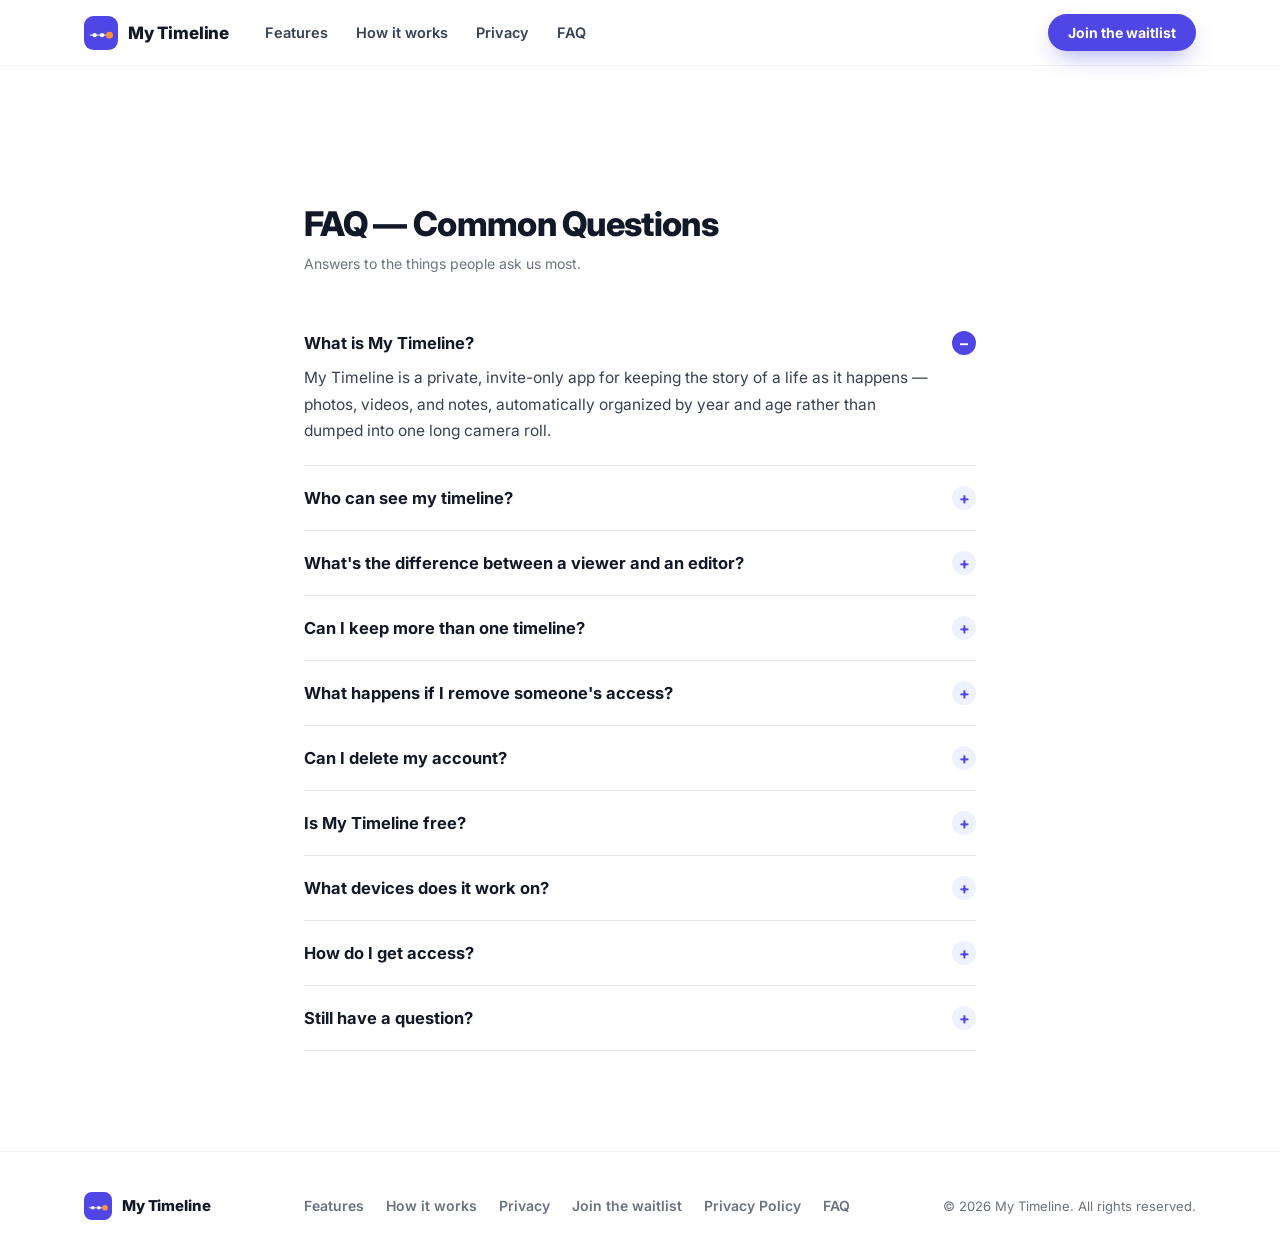
==== faq.html @ 871deeca "Add FAQ page Adds a Common Questions accordion page and links it from the nav, mobile menu, and foot" ====
<!doctype html>
<html lang="en">
<head>
<meta charset="UTF-8" />
<meta name="viewport" content="width=device-width, initial-scale=1.0" />
<title>FAQ — Common Questions — My Timeline</title>
<meta name="description" content="Answers to common questions about My Timeline — privacy, invites, pricing, and how it works." />
<link rel="icon" href="assets/favicon.png" />
<link rel="preconnect" href="https://fonts.googleapis.com" />
<link rel="preconnect" href="https://fonts.gstatic.com" crossorigin />
<link href="https://fonts.googleapis.com/css2?family=Inter:wght@400;500;600;700;800&display=swap" rel="stylesheet" />
<link rel="stylesheet" href="css/style.css" />
<style>
  .legal { padding: 140px 0 100px; }
  .legal h1 { font-size: 34px; }
  .legal .updated { color: var(--gray-600); font-size: 14px; margin-top: 10px; }
  .legal p { font-size: 15.5px; line-height: 1.7; color: var(--gray-700); margin-top: 12px; }
  .legal a { color: #4F46E5; }
  .legal__wrap { max-width: 720px; }

  .faq-list { margin-top: 36px; }
  .faq-item {
    border-bottom: 1px solid var(--gray-200);
    padding: 20px 0;
  }
  .faq-item summary {
    list-style: none;
    cursor: pointer;
    display: flex;
    align-items: center;
    justify-content: space-between;
    gap: 16px;
    font-size: 16.5px;
    font-weight: 700;
    color: var(--ink);
  }
  .faq-item summary::-webkit-details-marker { display: none; }
  .faq-item summary .faq-icon {
    flex-shrink: 0;
    width: 24px;
    height: 24px;
    border-radius: 999px;
    background: var(--indigo-50);
    color: var(--indigo);
    font-size: 16px;
    font-weight: 700;
    display: flex;
    align-items: center;
    justify-content: center;
  }
  .faq-item[open] summary .faq-icon { background: var(--indigo); color: #fff; }
  .faq-item[open] summary .faq-icon::before { content: "–"; }
  .faq-item summary .faq-icon::before { content: "+"; }
  .faq-item p { margin-top: 10px; padding-right: 40px; }
</style>
</head>
<body>

<a class="skip-link" href="#main">Skip to content</a>

<header class="nav" id="top">
  <div class="wrap nav__inner">
    <a class="brand" href="index.html">
      <span class="brand__mark" aria-hidden="true">
        <svg width="34" height="34" viewBox="0 0 64 64" fill="none" xmlns="http://www.w3.org/2000/svg">
          <rect width="64" height="64" rx="18" fill="#4F46E5"/>
          <line x1="12" y1="36" x2="52" y2="36" stroke="rgba(255,255,255,0.55)" stroke-width="3" stroke-linecap="round"/>
          <circle cx="20" cy="36" r="4" fill="#fff"/>
          <circle cx="34" cy="36" r="4" fill="#fff"/>
          <circle cx="48" cy="36" r="6.5" fill="#FB923C"/>
        </svg>
      </span>
      <span class="brand__word">My Timeline</span>
    </a>

    <nav class="nav__links" aria-label="Primary">
      <a href="index.html#features">Features</a>
      <a href="index.html#how-it-works">How it works</a>
      <a href="index.html#privacy">Privacy</a>
      <a href="faq.html">FAQ</a>
    </nav>

    <a class="btn btn--primary btn--sm nav__cta" href="index.html#waitlist">Join the waitlist</a>
  </div>
</header>

<main id="main">
  <section class="legal">
    <div class="wrap legal__wrap">
      <h1>FAQ — Common Questions</h1>
      <p class="updated">Answers to the things people ask us most.</p>

      <div class="faq-list">

        <details class="faq-item" open>
          <summary><span>What is My Timeline?</span><span class="faq-icon" aria-hidden="true"></span></summary>
          <p>My Timeline is a private, invite-only app for keeping the story of a life as it happens — photos, videos, and notes, automatically organized by year and age rather than dumped into one long camera roll.</p>
        </details>

        <details class="faq-item">
          <summary><span>Who can see my timeline?</span><span class="faq-icon" aria-hidden="true"></span></summary>
          <p>Only the people you personally invite. There's no public profile, no discovery page, and no way for anyone to stumble onto a timeline — it's shared strictly by invitation.</p>
        </details>

        <details class="faq-item">
          <summary><span>What's the difference between a viewer and an editor?</span><span class="faq-icon" aria-hidden="true"></span></summary>
          <p>Viewers can open a timeline and see everything on it. Editors can also add new entries and comments. You choose the level for each person you invite, and can change or remove their access at any time.</p>
        </details>

        <details class="faq-item">
          <summary><span>Can I keep more than one timeline?</span><span class="faq-icon" aria-hidden="true"></span></summary>
          <p>Yes — keep a separate timeline for each child, or one for yourself, and switch between them from your home screen.</p>
        </details>

        <details class="faq-item">
          <summary><span>What happens if I remove someone's access?</span><span class="faq-icon" aria-hidden="true"></span></summary>
          <p>They immediately lose the ability to view or edit that timeline. Anything they already added stays on the timeline unless you remove it separately.</p>
        </details>

        <details class="faq-item">
          <summary><span>Can I delete my account?</span><span class="faq-icon" aria-hidden="true"></span></summary>
          <p>Yes, at any time, from My Account → Delete Account in the app. This permanently removes your personal information. Any timeline only you belong to is deleted along with its photos and videos; a timeline you share with others is handed off to another member instead, so shared family history isn't lost. See our <a href="privacy.html">Privacy Policy</a> for details.</p>
        </details>

        <details class="faq-item">
          <summary><span>Is My Timeline free?</span><span class="faq-icon" aria-hidden="true"></span></summary>
          <p>My Timeline is currently in early access as we build with a small group of families. Pricing hasn't been finalized — join the waitlist and we'll let you know as soon as that's decided and access opens up.</p>
        </details>

        <details class="faq-item">
          <summary><span>What devices does it work on?</span><span class="faq-icon" aria-hidden="true"></span></summary>
          <p>My Timeline is a mobile app for iPhone and Android.</p>
        </details>

        <details class="faq-item">
          <summary><span>How do I get access?</span><span class="faq-icon" aria-hidden="true"></span></summary>
          <p>Join the waitlist with your email and we'll reach out as we open access to more people.</p>
        </details>

        <details class="faq-item">
          <summary><span>Still have a question?</span><span class="faq-icon" aria-hidden="true"></span></summary>
          <p>Email us at <a href="mailto:mytimelineapplication@gmail.com">mytimelineapplication@gmail.com</a> and we'll get back to you.</p>
        </details>

      </div>
    </div>
  </section>
</main>

<footer class="footer">
  <div class="wrap footer__inner">
    <a class="brand brand--footer" href="index.html">
      <span class="brand__mark" aria-hidden="true">
        <svg width="28" height="28" viewBox="0 0 64 64" fill="none" xmlns="http://www.w3.org/2000/svg">
          <rect width="64" height="64" rx="18" fill="#4F46E5"/>
          <line x1="12" y1="36" x2="52" y2="36" stroke="rgba(255,255,255,0.55)" stroke-width="3" stroke-linecap="round"/>
          <circle cx="20" cy="36" r="4" fill="#fff"/>
          <circle cx="34" cy="36" r="4" fill="#fff"/>
          <circle cx="48" cy="36" r="6.5" fill="#FB923C"/>
        </svg>
      </span>
      <span class="brand__word">My Timeline</span>
    </a>
    <nav class="footer__links" aria-label="Footer">
      <a href="index.html#features">Features</a>
      <a href="index.html#how-it-works">How it works</a>
      <a href="index.html#privacy">Privacy</a>
      <a href="index.html#waitlist">Join the waitlist</a>
      <a href="privacy.html">Privacy Policy</a>
      <a href="faq.html">FAQ</a>
    </nav>
    <p class="footer__copy">© <span id="year"></span> My Timeline. All rights reserved.</p>
  </div>
</footer>

<script src="js/config.js"></script>
<script src="js/main.js"></script>
</body>
</html>
---- css/style.css ----
/* ---------- Reset & base ---------- */
*, *::before, *::after { box-sizing: border-box; }
html { scroll-behavior: smooth; }
body {
  margin: 0;
  font-family: 'Inter', -apple-system, BlinkMacSystemFont, 'Segoe UI', sans-serif;
  color: var(--ink);
  background: var(--white);
  -webkit-font-smoothing: antialiased;
}
img, svg { display: block; max-width: 100%; }
a { color: inherit; text-decoration: none; }
ul, ol { margin: 0; padding: 0; list-style: none; }
h1, h2, h3, p { margin: 0; }
button { font: inherit; cursor: pointer; }
input { font: inherit; }

:root {
  --indigo: #4F46E5;
  --indigo-dark: #4338CA;
  --indigo-50: #EEF2FF;
  --orange: #FB923C;
  --ink: #111827;
  --gray-700: #374151;
  --gray-600: #6B7280;
  --gray-300: #D1D5DB;
  --gray-200: #E5E7EB;
  --gray-100: #F3F4F6;
  --gray-50: #F9FAFB;
  --white: #FFFFFF;
  --radius-lg: 24px;
  --radius-md: 16px;
  --radius-sm: 10px;
  --shadow-soft: 0 20px 60px -20px rgba(17, 24, 39, 0.25);
  --wrap: 1160px;
}

.wrap {
  max-width: var(--wrap);
  margin: 0 auto;
  padding: 0 24px;
}

.sr-only {
  position: absolute;
  width: 1px; height: 1px;
  padding: 0; margin: -1px;
  overflow: hidden;
  clip: rect(0,0,0,0);
  white-space: nowrap; border: 0;
}

.skip-link {
  position: absolute;
  left: -999px;
  top: 0;
  background: var(--indigo);
  color: #fff;
  padding: 10px 16px;
  border-radius: 0 0 8px 0;
  z-index: 1000;
}
.skip-link:focus { left: 0; }

.eyebrow {
  font-size: 13px;
  font-weight: 700;
  letter-spacing: 0.06em;
  text-transform: uppercase;
  color: var(--indigo);
  margin: 0 0 12px;
}
.eyebrow--light { color: rgba(255,255,255,0.75); }

h1 {
  font-size: clamp(40px, 6vw, 64px);
  font-weight: 800;
  line-height: 1.05;
  letter-spacing: -0.02em;
}

h2 {
  font-size: clamp(28px, 4vw, 40px);
  font-weight: 800;
  line-height: 1.15;
  letter-spacing: -0.01em;
}

h3 { font-size: 18px; font-weight: 700; }

/* ---------- Buttons ---------- */
.btn {
  display: inline-flex;
  align-items: center;
  justify-content: center;
  gap: 8px;
  border: none;
  border-radius: 999px;
  padding: 15px 26px;
  font-weight: 700;
  font-size: 15px;
  white-space: nowrap;
  transition: transform 0.15s ease, box-shadow 0.15s ease, opacity 0.15s ease, background 0.15s ease;
}
.btn:active { transform: scale(0.97); }

.btn--primary {
  background: var(--indigo);
  color: #fff;
  box-shadow: 0 10px 24px -8px rgba(79, 70, 229, 0.55);
}
.btn--primary:hover { background: var(--indigo-dark); }

.btn--light {
  background: #fff;
  color: var(--indigo);
}
.btn--light:hover { background: var(--gray-50); }

.btn--sm { padding: 10px 20px; font-size: 14px; }

.btn__spinner {
  display: none;
  width: 15px; height: 15px;
  border-radius: 50%;
  border: 2px solid rgba(255,255,255,0.4);
  border-top-color: #fff;
  animation: spin 0.7s linear infinite;
}
.btn--light .btn__spinner {
  border-color: rgba(79,70,229,0.25);
  border-top-color: var(--indigo);
}
.btn.is-loading .btn__spinner { display: inline-block; }
.btn.is-loading .btn__label { opacity: 0.6; }
.btn.is-loading { pointer-events: none; }

@keyframes spin { to { transform: rotate(360deg); } }

/* ---------- Nav ---------- */
.nav {
  position: sticky;
  top: 0;
  z-index: 100;
  background: rgba(255,255,255,0.85);
  backdrop-filter: saturate(180%) blur(14px);
  border-bottom: 1px solid var(--gray-100);
}
.nav__inner {
  display: flex;
  align-items: center;
  gap: 24px;
  padding-top: 14px;
  padding-bottom: 14px;
}
.brand { display: flex; align-items: center; gap: 10px; }
.brand__word { font-weight: 800; font-size: 17px; letter-spacing: -0.01em; }
.nav__links {
  display: flex;
  gap: 28px;
  margin-left: 12px;
  font-weight: 600;
  font-size: 14.5px;
  color: var(--gray-700);
}
.nav__links a:hover { color: var(--indigo); }
.nav__cta { margin-left: auto; }

.nav__toggle {
  display: none;
  flex-direction: column;
  justify-content: center;
  gap: 5px;
  width: 36px; height: 36px;
  background: none; border: none;
  margin-left: 8px;
}
.nav__toggle span {
  display: block;
  width: 20px; height: 2px;
  background: var(--ink);
  border-radius: 2px;
  transition: transform 0.2s ease, opacity 0.2s ease;
}

.mobile-menu {
  display: none;
  flex-direction: column;
  gap: 4px;
  padding: 8px 24px 20px;
  border-top: 1px solid var(--gray-100);
}
.mobile-menu a {
  padding: 12px 4px;
  font-weight: 600;
  color: var(--gray-700);
  border-bottom: 1px solid var(--gray-100);
}
.mobile-menu .btn { margin-top: 12px; }

.nav.is-open .mobile-menu { display: flex; }
.nav.is-open .nav__toggle span:nth-child(1) { transform: translateY(7px) rotate(45deg); }
.nav.is-open .nav__toggle span:nth-child(2) { opacity: 0; }
.nav.is-open .nav__toggle span:nth-child(3) { transform: translateY(-7px) rotate(-45deg); }

@media (max-width: 860px) {
  .nav__links, .nav__cta { display: none; }
  .nav__toggle { display: flex; }
}

/* ---------- Hero ---------- */
.hero {
  padding: 72px 0 40px;
  overflow: hidden;
}
.hero__inner {
  display: grid;
  grid-template-columns: 1.05fr 0.95fr;
  align-items: center;
  gap: 48px;
}
.hero__sub {
  margin-top: 20px;
  font-size: 18px;
  line-height: 1.6;
  color: var(--gray-600);
  max-width: 520px;
}
.hero__note {
  margin-top: 10px;
  font-size: 13px;
  color: var(--gray-600);
}
.hero__art {
  position: relative;
  display: flex;
  justify-content: center;
}
.hero__blob {
  position: absolute;
  inset: 0;
  margin: auto;
  width: 420px; height: 420px;
  background: radial-gradient(circle at 30% 30%, rgba(79,70,229,0.18), transparent 60%),
              radial-gradient(circle at 70% 70%, rgba(251,146,60,0.18), transparent 60%);
  filter: blur(10px);
  z-index: -1;
}

/* ---------- Waitlist form ---------- */
.waitlist-form {
  display: flex;
  gap: 10px;
  margin-top: 28px;
  max-width: 440px;
}
.waitlist-form__input {
  flex: 1;
  min-width: 0;
  border: 1.5px solid var(--gray-200);
  border-radius: 999px;
  padding: 14px 20px;
  font-size: 15px;
  color: var(--ink);
  background: #fff;
}
.waitlist-form__input:focus {
  outline: none;
  border-color: var(--indigo);
  box-shadow: 0 0 0 4px var(--indigo-50);
}
.waitlist-form__status {
  min-height: 20px;
  margin-top: 10px;
  font-size: 14px;
  font-weight: 600;
}
.waitlist-form__status[data-state="success"] { color: #059669; }
.waitlist-form__status[data-state="error"] { color: #DC2626; }

.waitlist-form--cta { margin: 28px auto 0; }
.waitlist-form--cta .waitlist-form__input { background: rgba(255,255,255,0.95); border-color: transparent; }
.cta .waitlist-form__status[data-state="success"] { color: #A7F3D0; }
.cta .waitlist-form__status[data-state="error"] { color: #FECACA; }

@media (max-width: 480px) {
  .waitlist-form { flex-direction: column; }
}

/* ---------- Phone mockup ---------- */
.phone {
  position: relative;
  width: 290px;
  background: #0B1020;
  border-radius: 46px;
  padding: 14px;
  box-shadow: var(--shadow-soft);
}
.phone--md { width: 260px; }
.phone__notch {
  position: absolute;
  top: 14px; left: 50%;
  transform: translateX(-50%);
  width: 90px; height: 22px;
  background: #0B1020;
  border-bottom-left-radius: 14px;
  border-bottom-right-radius: 14px;
  z-index: 2;
}
.phone__screen {
  position: relative;
  background: #fff;
  border-radius: 32px;
  overflow: hidden;
  height: 560px;
}
.phone--md .phone__screen { height: 500px; }

.mock-topbar {
  display: flex;
  align-items: center;
  justify-content: space-between;
  padding: 34px 16px 12px;
  font-size: 11px;
  font-weight: 700;
  color: var(--indigo);
  border-bottom: 1px solid var(--gray-100);
}
.mock-topbar__title { color: var(--ink); font-size: 12px; }

.mock-rail { padding: 6px 10px 40px; }

.mock-yearhead {
  display: flex;
  justify-content: center;
  padding: 12px 0 4px;
}
.mock-yearhead span {
  background: var(--gray-100);
  color: var(--gray-600);
  font-size: 9px;
  font-weight: 800;
  letter-spacing: 0.05em;
  text-transform: uppercase;
  padding: 4px 10px;
  border-radius: 999px;
}

.mock-row {
  position: relative;
  display: flex;
  gap: 8px;
  padding: 0 2px 12px;
}
.mock-rail-line {
  position: absolute;
  top: 0; bottom: 0; left: 12px;
  width: 2px;
  background: var(--gray-200);
}
.mock-dot {
  position: relative;
  z-index: 1;
  width: 10px; height: 10px;
  margin-top: 4px;
  border-radius: 50%;
  background: var(--indigo);
  flex-shrink: 0;
  margin-left: 8px;
}
.mock-dot--birth { width: 13px; height: 13px; background: var(--orange); margin-left: 6.5px; }

.mock-card {
  flex: 1;
  border: 1px solid var(--gray-200);
  border-radius: 12px;
  padding: 6px;
}
.mock-thumb {
  width: 100%;
  aspect-ratio: 1.9;
  border-radius: 9px;
}
.mock-thumb--a { background: linear-gradient(135deg, #FDE68A, #FB923C); }
.mock-thumb--b { background: linear-gradient(135deg, #A7F3D0, #34D399); }
.mock-thumb--c { background: linear-gradient(135deg, #BFDBFE, #60A5FA); }
.mock-card__title { font-size: 11px; font-weight: 700; margin-top: 6px; }
.mock-card__date { font-size: 9.5px; color: var(--gray-600); margin-top: 2px; }

.mock-fab {
  position: absolute;
  right: 16px; bottom: 20px;
  width: 40px; height: 40px;
  border-radius: 50%;
  background: var(--indigo);
  color: #fff;
  font-size: 20px;
  display: flex; align-items: center; justify-content: center;
  box-shadow: 0 8px 18px -6px rgba(79,70,229,0.6);
}

.mock-detail__media {
  aspect-ratio: 1.1;
  background: linear-gradient(135deg, #C7D2FE, #818CF8);
}
.mock-detail__body { padding: 16px; }
.mock-detail__title { font-size: 15px; font-weight: 800; }
.mock-detail__date { font-size: 11px; color: var(--gray-600); margin-top: 4px; }
.mock-detail__caption { font-size: 12.5px; color: var(--gray-700); line-height: 1.6; margin-top: 12px; }

.mock-invite { padding: 30px 18px 18px; }
.mock-invite__title { font-size: 14px; font-weight: 800; text-align: center; margin-bottom: 18px; }
.mock-invite__label { display: block; font-size: 10.5px; font-weight: 700; color: var(--gray-600); margin: 14px 0 6px; }
.mock-invite__input {
  border: 1px solid var(--gray-200);
  border-radius: 9px;
  padding: 10px 12px;
  font-size: 12px;
  color: var(--gray-700);
}
.mock-invite__roles { display: flex; gap: 8px; }
.mock-invite__role {
  flex: 1;
  border: 1px solid var(--gray-200);
  border-radius: 9px;
  padding: 9px;
}
.mock-invite__role p { font-size: 11.5px; font-weight: 800; margin: 0 0 3px; }
.mock-invite__role span { font-size: 9px; color: var(--gray-600); }
.mock-invite__role--active { border-color: var(--indigo); background: var(--indigo-50); }
.mock-invite__role--active p { color: var(--indigo); }
.mock-invite__btn {
  margin-top: 18px;
  background: var(--indigo);
  color: #fff;
  text-align: center;
  font-size: 12.5px;
  font-weight: 700;
  padding: 11px;
  border-radius: 9px;
}

/* ---------- Section head ---------- */
.section-head { max-width: 620px; margin: 0 0 48px; }

section { padding: 96px 0; }

/* ---------- Features ---------- */
.feature-grid {
  display: grid;
  grid-template-columns: repeat(3, 1fr);
  gap: 24px;
}
.feature-card {
  padding: 28px;
  border: 1px solid var(--gray-100);
  border-radius: var(--radius-md);
  transition: box-shadow 0.2s ease, transform 0.2s ease, border-color 0.2s ease;
}
.feature-card:hover {
  box-shadow: 0 20px 40px -24px rgba(17,24,39,0.25);
  border-color: var(--gray-200);
  transform: translateY(-2px);
}
.feature-card__icon {
  width: 44px; height: 44px;
  border-radius: 12px;
  background: var(--icon-bg);
  color: var(--icon-fg);
  display: flex; align-items: center; justify-content: center;
  margin-bottom: 18px;
}
.feature-card h3 { margin-bottom: 8px; }
.feature-card p { font-size: 14.5px; line-height: 1.6; color: var(--gray-600); }

@media (max-width: 900px) {
  .feature-grid { grid-template-columns: repeat(2, 1fr); }
}
@media (max-width: 620px) {
  .feature-grid { grid-template-columns: 1fr; }
}

/* ---------- How it works ---------- */
.how { background: var(--gray-50); }
.steps {
  display: grid;
  grid-template-columns: repeat(4, 1fr);
  gap: 24px;
  counter-reset: step;
}
.steps__item {
  position: relative;
  padding-top: 20px;
}
.steps__item::before {
  content: "";
  position: absolute;
  top: 0; left: 0; right: 0;
  height: 3px;
  background: var(--gray-200);
  border-radius: 3px;
}
.steps__item::after {
  content: "";
  position: absolute;
  top: -3.5px; left: 0;
  width: 10px; height: 10px;
  border-radius: 50%;
  background: var(--indigo);
}
.steps__num {
  display: block;
  font-size: 13px;
  font-weight: 800;
  color: var(--indigo);
  margin-bottom: 10px;
}
.steps__item h3 { margin-bottom: 8px; }
.steps__item p { font-size: 14.5px; line-height: 1.6; color: var(--gray-600); }

@media (max-width: 900px) {
  .steps { grid-template-columns: repeat(2, 1fr); row-gap: 40px; }
}
@media (max-width: 560px) {
  .steps { grid-template-columns: 1fr; }
}

/* ---------- Showcase ---------- */
.showcase__row {
  display: grid;
  grid-template-columns: 0.9fr 1.1fr;
  align-items: center;
  gap: 56px;
  padding: 40px 24px;
}
.showcase__row--reverse { grid-template-columns: 1.1fr 0.9fr; }
.showcase__row--reverse .showcase__art { order: 2; }
.showcase__art { display: flex; justify-content: center; }
.showcase__sub { margin-top: 16px; font-size: 16px; line-height: 1.65; color: var(--gray-600); max-width: 440px; }

@media (max-width: 860px) {
  .showcase__row, .showcase__row--reverse {
    grid-template-columns: 1fr;
    text-align: center;
  }
  .showcase__row--reverse .showcase__art { order: 0; }
  .showcase__sub { margin-left: auto; margin-right: auto; }
}

/* ---------- Privacy ---------- */
.privacy {
  background: linear-gradient(160deg, #4338CA, #4F46E5 55%, #6366F1);
  color: #fff;
}
.privacy__inner {
  display: grid;
  grid-template-columns: 1.1fr 0.9fr;
  gap: 56px;
  align-items: center;
}
.privacy h2 { color: #fff; }
.privacy__sub { margin-top: 16px; font-size: 16px; line-height: 1.65; color: rgba(255,255,255,0.82); max-width: 460px; }
.privacy__list { display: flex; flex-direction: column; gap: 16px; }
.privacy__list li {
  display: flex;
  align-items: center;
  gap: 12px;
  font-size: 15px;
  font-weight: 600;
  background: rgba(255,255,255,0.08);
  border: 1px solid rgba(255,255,255,0.14);
  border-radius: 14px;
  padding: 14px 18px;
}
.privacy__check {
  display: inline-flex;
  align-items: center; justify-content: center;
  width: 22px; height: 22px;
  border-radius: 50%;
  background: var(--orange);
  color: #1F2937;
  font-size: 12px;
  font-weight: 800;
  flex-shrink: 0;
}

@media (max-width: 860px) {
  .privacy__inner { grid-template-columns: 1fr; text-align: center; }
  .privacy__sub { margin-left: auto; margin-right: auto; }
  .privacy__list li { justify-content: center; text-align: left; }
}

/* ---------- CTA ---------- */
.cta {
  background: var(--ink);
  color: #fff;
  text-align: center;
}
.cta h2 { color: #fff; max-width: 620px; margin: 0 auto; }
.cta p { color: rgba(255,255,255,0.68); max-width: 480px; margin: 16px auto 0; font-size: 16px; line-height: 1.6; }
.cta__inner { display: flex; flex-direction: column; align-items: center; }

/* ---------- Footer ---------- */
.footer { border-top: 1px solid var(--gray-100); padding: 40px 0; }
.footer__inner {
  display: flex;
  flex-wrap: wrap;
  align-items: center;
  justify-content: space-between;
  gap: 20px;
}
.brand--footer .brand__word { font-size: 15px; }
.footer__links { display: flex; gap: 22px; font-size: 14px; font-weight: 600; color: var(--gray-600); flex-wrap: wrap; }
.footer__links a:hover { color: var(--indigo); }
.footer__copy { font-size: 13px; color: var(--gray-600); width: 100%; text-align: center; margin-top: 8px; }

@media (min-width: 700px) {
  .footer__copy { width: auto; margin-top: 0; }
}

/* ---------- Responsive hero ---------- */
@media (max-width: 980px) {
  .hero__inner { grid-template-columns: 1fr; }
  .hero__copy { text-align: center; }
  .hero__sub, .waitlist-form, .hero__note { margin-left: auto; margin-right: auto; }
  .waitlist-form { justify-content: center; }
  .hero__art { margin-top: 20px; }
}
@media (max-width: 400px) {
  .phone--lg { width: 250px; }
  .phone__screen { height: 480px; }
}

section { padding-top: 80px; padding-bottom: 80px; }
@media (max-width: 700px) {
  section { padding-top: 60px; padding-bottom: 60px; }
}

/* ---------- Reveal animation ---------- */
.reveal {
  opacity: 0;
  transform: translateY(18px);
  transition: opacity 0.6s ease, transform 0.6s ease;
}
.reveal.is-visible { opacity: 1; transform: none; }
.reveal--delay-1 { transition-delay: 0.1s; }
.reveal--delay-2 { transition-delay: 0.2s; }
.reveal--delay-3 { transition-delay: 0.3s; }

@media (prefers-reduced-motion: reduce) {
  html { scroll-behavior: auto; }
  .reveal { opacity: 1; transform: none; transition: none; }
}
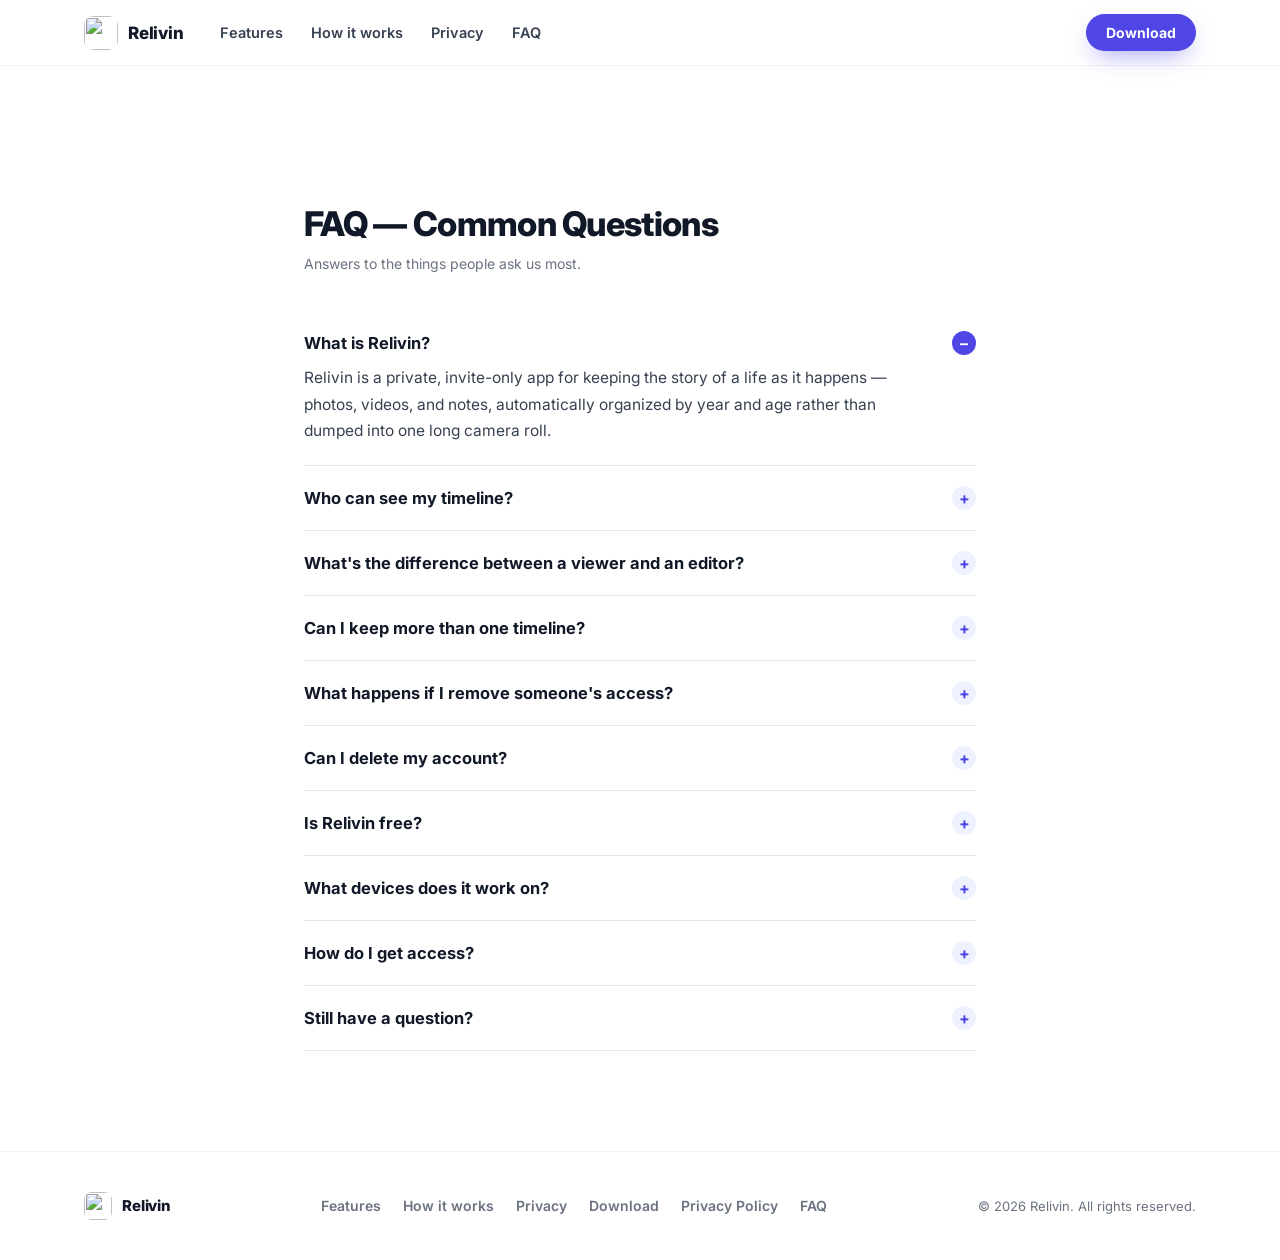
==== commit 76305d7c: "Link download CTAs directly to the App Store Relivin is now live on the App Store, so all waitlist C" ====
--- a/faq.html
+++ b/faq.html
@@ -3,9 +3,11 @@
 <head>
 <meta charset="UTF-8" />
 <meta name="viewport" content="width=device-width, initial-scale=1.0" />
-<title>FAQ — Common Questions — My Timeline</title>
-<meta name="description" content="Answers to common questions about My Timeline — privacy, invites, pricing, and how it works." />
+<title>FAQ — Common Questions — Relivin</title>
+<meta name="description" content="Answers to common questions about Relivin — privacy, invites, pricing, and how it works." />
+<link rel="canonical" href="https://relivin.app/faq" />
 <link rel="icon" href="assets/favicon.png" />
+<link rel="apple-touch-icon" href="assets/icon-no-text.png" />
 <link rel="preconnect" href="https://fonts.googleapis.com" />
 <link rel="preconnect" href="https://fonts.gstatic.com" crossorigin />
 <link href="https://fonts.googleapis.com/css2?family=Inter:wght@400;500;600;700;800&display=swap" rel="stylesheet" />
@@ -60,27 +62,19 @@
 
 <header class="nav" id="top">
   <div class="wrap nav__inner">
-    <a class="brand" href="index.html">
-      <span class="brand__mark" aria-hidden="true">
-        <svg width="34" height="34" viewBox="0 0 64 64" fill="none" xmlns="http://www.w3.org/2000/svg">
-          <rect width="64" height="64" rx="18" fill="#4F46E5"/>
-          <line x1="12" y1="36" x2="52" y2="36" stroke="rgba(255,255,255,0.55)" stroke-width="3" stroke-linecap="round"/>
-          <circle cx="20" cy="36" r="4" fill="#fff"/>
-          <circle cx="34" cy="36" r="4" fill="#fff"/>
-          <circle cx="48" cy="36" r="6.5" fill="#FB923C"/>
-        </svg>
-      </span>
-      <span class="brand__word">My Timeline</span>
+    <a class="brand" href="/">
+      <img class="brand__mark-img" src="assets/icon-no-text.png" alt="" width="34" height="34" />
+      <span class="brand__word">Relivin</span>
     </a>
 
     <nav class="nav__links" aria-label="Primary">
-      <a href="index.html#features">Features</a>
-      <a href="index.html#how-it-works">How it works</a>
-      <a href="index.html#privacy">Privacy</a>
-      <a href="faq.html">FAQ</a>
+      <a href="/#features">Features</a>
+      <a href="/#how-it-works">How it works</a>
+      <a href="/#privacy">Privacy</a>
+      <a href="faq">FAQ</a>
     </nav>
 
-    <a class="btn btn--primary btn--sm nav__cta" href="index.html#waitlist">Join the waitlist</a>
+    <a class="btn btn--primary btn--sm nav__cta" href="https://apps.apple.com/us/app/relivin/id6789972532" target="_blank" rel="noopener">Download</a>
   </div>
 </header>
 
@@ -93,8 +87,8 @@
       <div class="faq-list">
 
         <details class="faq-item" open>
-          <summary><span>What is My Timeline?</span><span class="faq-icon" aria-hidden="true"></span></summary>
-          <p>My Timeline is a private, invite-only app for keeping the story of a life as it happens — photos, videos, and notes, automatically organized by year and age rather than dumped into one long camera roll.</p>
+          <summary><span>What is Relivin?</span><span class="faq-icon" aria-hidden="true"></span></summary>
+          <p>Relivin is a private, invite-only app for keeping the story of a life as it happens — photos, videos, and notes, automatically organized by year and age rather than dumped into one long camera roll.</p>
         </details>
 
         <details class="faq-item">
@@ -119,27 +113,27 @@
 
         <details class="faq-item">
           <summary><span>Can I delete my account?</span><span class="faq-icon" aria-hidden="true"></span></summary>
-          <p>Yes, at any time, from My Account → Delete Account in the app. This permanently removes your personal information. Any timeline only you belong to is deleted along with its photos and videos; a timeline you share with others is handed off to another member instead, so shared family history isn't lost. See our <a href="privacy.html">Privacy Policy</a> for details.</p>
+          <p>Yes, at any time, from My Account → Delete Account in the app. This permanently removes your personal information. Any timeline only you belong to is deleted along with its photos and videos; a timeline you share with others is handed off to another member instead, so shared family history isn't lost. See our <a href="privacy">Privacy Policy</a> for details.</p>
         </details>
 
         <details class="faq-item">
-          <summary><span>Is My Timeline free?</span><span class="faq-icon" aria-hidden="true"></span></summary>
-          <p>My Timeline is currently in early access as we build with a small group of families. Pricing hasn't been finalized — join the waitlist and we'll let you know as soon as that's decided and access opens up.</p>
+          <summary><span>Is Relivin free?</span><span class="faq-icon" aria-hidden="true"></span></summary>
+          <p>Relivin is free to download, with optional Pro and Expert subscription plans for additional features.</p>
         </details>
 
         <details class="faq-item">
           <summary><span>What devices does it work on?</span><span class="faq-icon" aria-hidden="true"></span></summary>
-          <p>My Timeline is a mobile app for iPhone and Android.</p>
+          <p>Relivin is available now on iPhone. Android is on the way — join the waitlist on our <a href="/#waitlist">homepage</a> and we'll let you know the moment it's ready.</p>
         </details>
 
         <details class="faq-item">
           <summary><span>How do I get access?</span><span class="faq-icon" aria-hidden="true"></span></summary>
-          <p>Join the waitlist with your email and we'll reach out as we open access to more people.</p>
+          <p><a href="https://apps.apple.com/us/app/relivin/id6789972532" target="_blank" rel="noopener">Download Relivin from the App Store</a> to get started right away. On Android? Join the waitlist on our <a href="/#waitlist">homepage</a> and we'll reach out at launch.</p>
         </details>
 
         <details class="faq-item">
           <summary><span>Still have a question?</span><span class="faq-icon" aria-hidden="true"></span></summary>
-          <p>Email us at <a href="mailto:mytimelineapplication@gmail.com">mytimelineapplication@gmail.com</a> and we'll get back to you.</p>
+          <p>Email us at <a href="mailto:relivin.app@gmail.com">relivin.app@gmail.com</a> and we'll get back to you.</p>
         </details>
 
       </div>
@@ -149,27 +143,19 @@
 
 <footer class="footer">
   <div class="wrap footer__inner">
-    <a class="brand brand--footer" href="index.html">
-      <span class="brand__mark" aria-hidden="true">
-        <svg width="28" height="28" viewBox="0 0 64 64" fill="none" xmlns="http://www.w3.org/2000/svg">
-          <rect width="64" height="64" rx="18" fill="#4F46E5"/>
-          <line x1="12" y1="36" x2="52" y2="36" stroke="rgba(255,255,255,0.55)" stroke-width="3" stroke-linecap="round"/>
-          <circle cx="20" cy="36" r="4" fill="#fff"/>
-          <circle cx="34" cy="36" r="4" fill="#fff"/>
-          <circle cx="48" cy="36" r="6.5" fill="#FB923C"/>
-        </svg>
-      </span>
-      <span class="brand__word">My Timeline</span>
+    <a class="brand brand--footer" href="/">
+      <img class="brand__mark-img" src="assets/icon-no-text.png" alt="" width="28" height="28" />
+      <span class="brand__word">Relivin</span>
     </a>
     <nav class="footer__links" aria-label="Footer">
-      <a href="index.html#features">Features</a>
-      <a href="index.html#how-it-works">How it works</a>
-      <a href="index.html#privacy">Privacy</a>
-      <a href="index.html#waitlist">Join the waitlist</a>
-      <a href="privacy.html">Privacy Policy</a>
-      <a href="faq.html">FAQ</a>
+      <a href="/#features">Features</a>
+      <a href="/#how-it-works">How it works</a>
+      <a href="/#privacy">Privacy</a>
+      <a href="https://apps.apple.com/us/app/relivin/id6789972532" target="_blank" rel="noopener">Download</a>
+      <a href="privacy">Privacy Policy</a>
+      <a href="faq">FAQ</a>
     </nav>
-    <p class="footer__copy">© <span id="year"></span> My Timeline. All rights reserved.</p>
+    <p class="footer__copy">© <span id="year"></span> Relivin. All rights reserved.</p>
   </div>
 </footer>
 
--- a/css/style.css
+++ b/css/style.css
@@ -154,6 +154,7 @@
   padding-bottom: 14px;
 }
 .brand { display: flex; align-items: center; gap: 10px; }
+.brand__mark-img { display: block; border-radius: 28%; flex-shrink: 0; }
 .brand__word { font-weight: 800; font-size: 17px; letter-spacing: -0.01em; }
 .nav__links {
   display: flex;
@@ -219,8 +220,15 @@
   align-items: center;
   gap: 48px;
 }
+.hero__slogan {
+  margin-top: 16px;
+  font-size: 19px;
+  font-weight: 700;
+  color: var(--orange);
+  letter-spacing: -0.01em;
+}
 .hero__sub {
-  margin-top: 20px;
+  margin-top: 12px;
   font-size: 18px;
   line-height: 1.6;
   color: var(--gray-600);
@@ -231,6 +239,27 @@
   font-size: 13px;
   color: var(--gray-600);
 }
+.hero__note a { color: var(--indigo); font-weight: 600; }
+
+/* ---------- App Store badge ---------- */
+.store-badge {
+  display: inline-flex;
+  align-items: center;
+  gap: 10px;
+  margin-top: 28px;
+  background: #000;
+  color: #fff;
+  border-radius: 12px;
+  padding: 10px 18px 10px 16px;
+  transition: transform 0.15s ease, opacity 0.15s ease;
+}
+.store-badge:hover { opacity: 0.85; }
+.store-badge:active { transform: scale(0.97); }
+.store-badge__icon { flex-shrink: 0; }
+.store-badge__text { display: flex; flex-direction: column; line-height: 1.15; }
+.store-badge__small { font-size: 11px; }
+.store-badge__big { font-size: 19px; font-weight: 700; letter-spacing: -0.01em; }
+.store-badge--cta { margin-top: 8px; }
 .hero__art {
   position: relative;
   display: flex;
@@ -407,6 +436,46 @@
 .mock-detail__title { font-size: 15px; font-weight: 800; }
 .mock-detail__date { font-size: 11px; color: var(--gray-600); margin-top: 4px; }
 .mock-detail__caption { font-size: 12.5px; color: var(--gray-700); line-height: 1.6; margin-top: 12px; }
+
+.mock-import { padding: 34px 18px 18px; }
+.mock-import__title { font-size: 14px; font-weight: 800; text-align: center; }
+.mock-import__found { font-size: 11px; color: var(--gray-600); text-align: center; margin-top: 4px; }
+.mock-import__grid {
+  display: grid;
+  grid-template-columns: repeat(3, 1fr);
+  gap: 6px;
+  margin-top: 18px;
+}
+.mock-import__tile { aspect-ratio: 1; border-radius: 8px; }
+.mock-import__tile--a { background: linear-gradient(135deg, #FBCFE8, #DB2777); }
+.mock-import__tile--b { background: linear-gradient(135deg, #FDE68A, #F59E0B); }
+.mock-import__tile--c { background: linear-gradient(135deg, #BFDBFE, #3B82F6); }
+.mock-import__tile--d { background: linear-gradient(135deg, #A7F3D0, #10B981); }
+.mock-import__tile--e { background: linear-gradient(135deg, #DDD6FE, #7C3AED); }
+.mock-import__tile--f { background: linear-gradient(135deg, #FECACA, #EF4444); }
+.mock-import__bar {
+  margin-top: 18px;
+  height: 6px;
+  border-radius: 999px;
+  background: var(--gray-100);
+  overflow: hidden;
+}
+.mock-import__bar-fill {
+  width: 64%;
+  height: 100%;
+  background: var(--indigo);
+  border-radius: 999px;
+}
+.mock-import__btn {
+  margin-top: 16px;
+  background: var(--indigo);
+  color: #fff;
+  text-align: center;
+  font-size: 12.5px;
+  font-weight: 700;
+  padding: 11px;
+  border-radius: 9px;
+}
 
 .mock-invite { padding: 30px 18px 18px; }
 .mock-invite__title { font-size: 14px; font-weight: 800; text-align: center; margin-bottom: 18px; }
@@ -558,6 +627,13 @@
   gap: 56px;
   align-items: center;
 }
+.privacy__slogan {
+  font-size: clamp(20px, 2.6vw, 26px);
+  font-weight: 800;
+  color: var(--orange);
+  margin-bottom: 14px;
+  letter-spacing: -0.01em;
+}
 .privacy h2 { color: #fff; }
 .privacy__sub { margin-top: 16px; font-size: 16px; line-height: 1.65; color: rgba(255,255,255,0.82); max-width: 460px; }
 .privacy__list { display: flex; flex-direction: column; gap: 16px; }
@@ -599,6 +675,14 @@
 .cta h2 { color: #fff; max-width: 620px; margin: 0 auto; }
 .cta p { color: rgba(255,255,255,0.68); max-width: 480px; margin: 16px auto 0; font-size: 16px; line-height: 1.6; }
 .cta__inner { display: flex; flex-direction: column; align-items: center; }
+.cta__android-label {
+  margin: 40px 0 0;
+  font-size: 12px;
+  font-weight: 700;
+  letter-spacing: 0.06em;
+  text-transform: uppercase;
+  color: rgba(255,255,255,0.5);
+}
 
 /* ---------- Footer ---------- */
 .footer { border-top: 1px solid var(--gray-100); padding: 40px 0; }
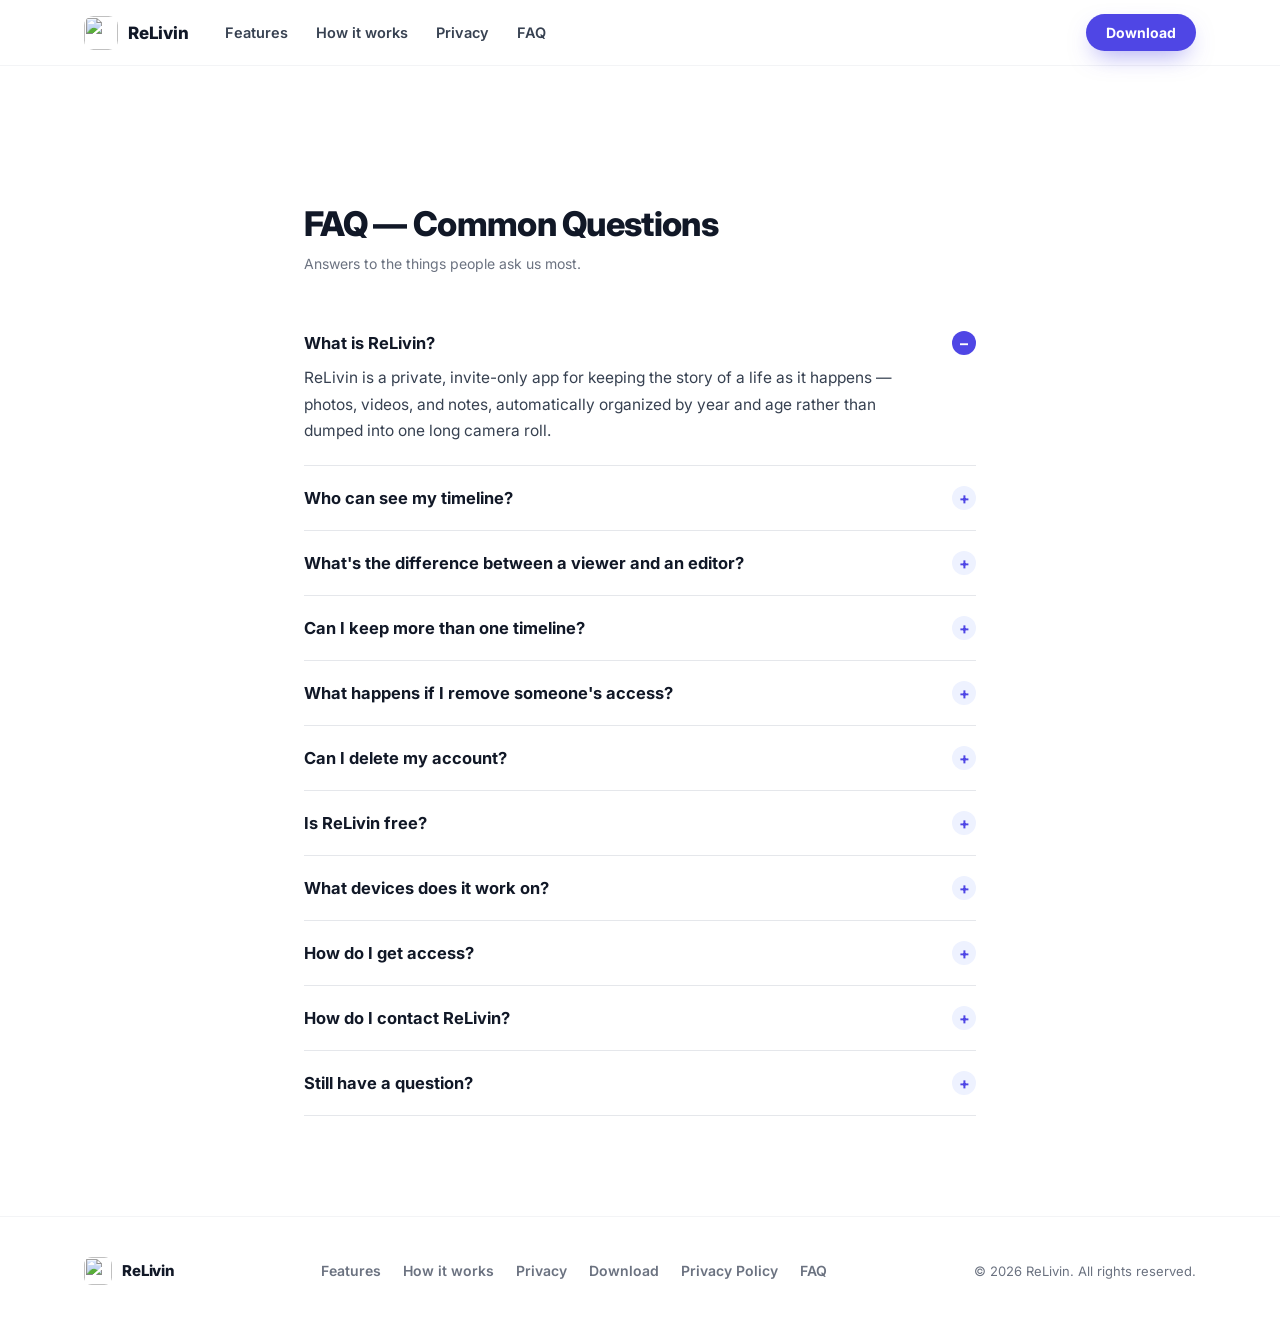
==== commit 4582519b: "Rebrand Relivin to ReLivin, add contact FAQ entry Capital-L rename applied across all pages (titles," ====
--- a/faq.html
+++ b/faq.html
@@ -3,8 +3,8 @@
 <head>
 <meta charset="UTF-8" />
 <meta name="viewport" content="width=device-width, initial-scale=1.0" />
-<title>FAQ — Common Questions — Relivin</title>
-<meta name="description" content="Answers to common questions about Relivin — privacy, invites, pricing, and how it works." />
+<title>FAQ — Common Questions — ReLivin</title>
+<meta name="description" content="Answers to common questions about ReLivin — privacy, invites, pricing, and how it works." />
 <link rel="canonical" href="https://relivin.app/faq" />
 <link rel="icon" href="assets/favicon.png" />
 <link rel="apple-touch-icon" href="assets/icon-no-text.png" />
@@ -64,7 +64,7 @@
   <div class="wrap nav__inner">
     <a class="brand" href="/">
       <img class="brand__mark-img" src="assets/icon-no-text.png" alt="" width="34" height="34" />
-      <span class="brand__word">Relivin</span>
+      <span class="brand__word">ReLivin</span>
     </a>
 
     <nav class="nav__links" aria-label="Primary">
@@ -87,8 +87,8 @@
       <div class="faq-list">
 
         <details class="faq-item" open>
-          <summary><span>What is Relivin?</span><span class="faq-icon" aria-hidden="true"></span></summary>
-          <p>Relivin is a private, invite-only app for keeping the story of a life as it happens — photos, videos, and notes, automatically organized by year and age rather than dumped into one long camera roll.</p>
+          <summary><span>What is ReLivin?</span><span class="faq-icon" aria-hidden="true"></span></summary>
+          <p>ReLivin is a private, invite-only app for keeping the story of a life as it happens — photos, videos, and notes, automatically organized by year and age rather than dumped into one long camera roll.</p>
         </details>
 
         <details class="faq-item">
@@ -117,18 +117,23 @@
         </details>
 
         <details class="faq-item">
-          <summary><span>Is Relivin free?</span><span class="faq-icon" aria-hidden="true"></span></summary>
-          <p>Relivin is free to download, with optional Pro and Expert subscription plans for additional features.</p>
+          <summary><span>Is ReLivin free?</span><span class="faq-icon" aria-hidden="true"></span></summary>
+          <p>ReLivin is free to download, with optional Pro and Expert subscription plans for additional features.</p>
         </details>
 
         <details class="faq-item">
           <summary><span>What devices does it work on?</span><span class="faq-icon" aria-hidden="true"></span></summary>
-          <p>Relivin is available now on iPhone. Android is on the way — join the waitlist on our <a href="/#waitlist">homepage</a> and we'll let you know the moment it's ready.</p>
+          <p>ReLivin is available now on iPhone. Android is on the way — join the waitlist on our <a href="/#waitlist">homepage</a> and we'll let you know the moment it's ready.</p>
         </details>
 
         <details class="faq-item">
           <summary><span>How do I get access?</span><span class="faq-icon" aria-hidden="true"></span></summary>
-          <p><a href="https://apps.apple.com/us/app/relivin/id6789972532" target="_blank" rel="noopener">Download Relivin from the App Store</a> to get started right away. On Android? Join the waitlist on our <a href="/#waitlist">homepage</a> and we'll reach out at launch.</p>
+          <p><a href="https://apps.apple.com/us/app/relivin/id6789972532" target="_blank" rel="noopener">Download ReLivin from the App Store</a> to get started right away. On Android? Join the waitlist on our <a href="/#waitlist">homepage</a> and we'll reach out at launch.</p>
+        </details>
+
+        <details class="faq-item">
+          <summary><span>How do I contact ReLivin?</span><span class="faq-icon" aria-hidden="true"></span></summary>
+          <p>By email, at <a href="mailto:info@relivin.app">info@relivin.app</a>.</p>
         </details>
 
         <details class="faq-item">
@@ -145,7 +150,7 @@
   <div class="wrap footer__inner">
     <a class="brand brand--footer" href="/">
       <img class="brand__mark-img" src="assets/icon-no-text.png" alt="" width="28" height="28" />
-      <span class="brand__word">Relivin</span>
+      <span class="brand__word">ReLivin</span>
     </a>
     <nav class="footer__links" aria-label="Footer">
       <a href="/#features">Features</a>
@@ -155,7 +160,7 @@
       <a href="privacy">Privacy Policy</a>
       <a href="faq">FAQ</a>
     </nav>
-    <p class="footer__copy">© <span id="year"></span> Relivin. All rights reserved.</p>
+    <p class="footer__copy">© <span id="year"></span> ReLivin. All rights reserved.</p>
   </div>
 </footer>
 
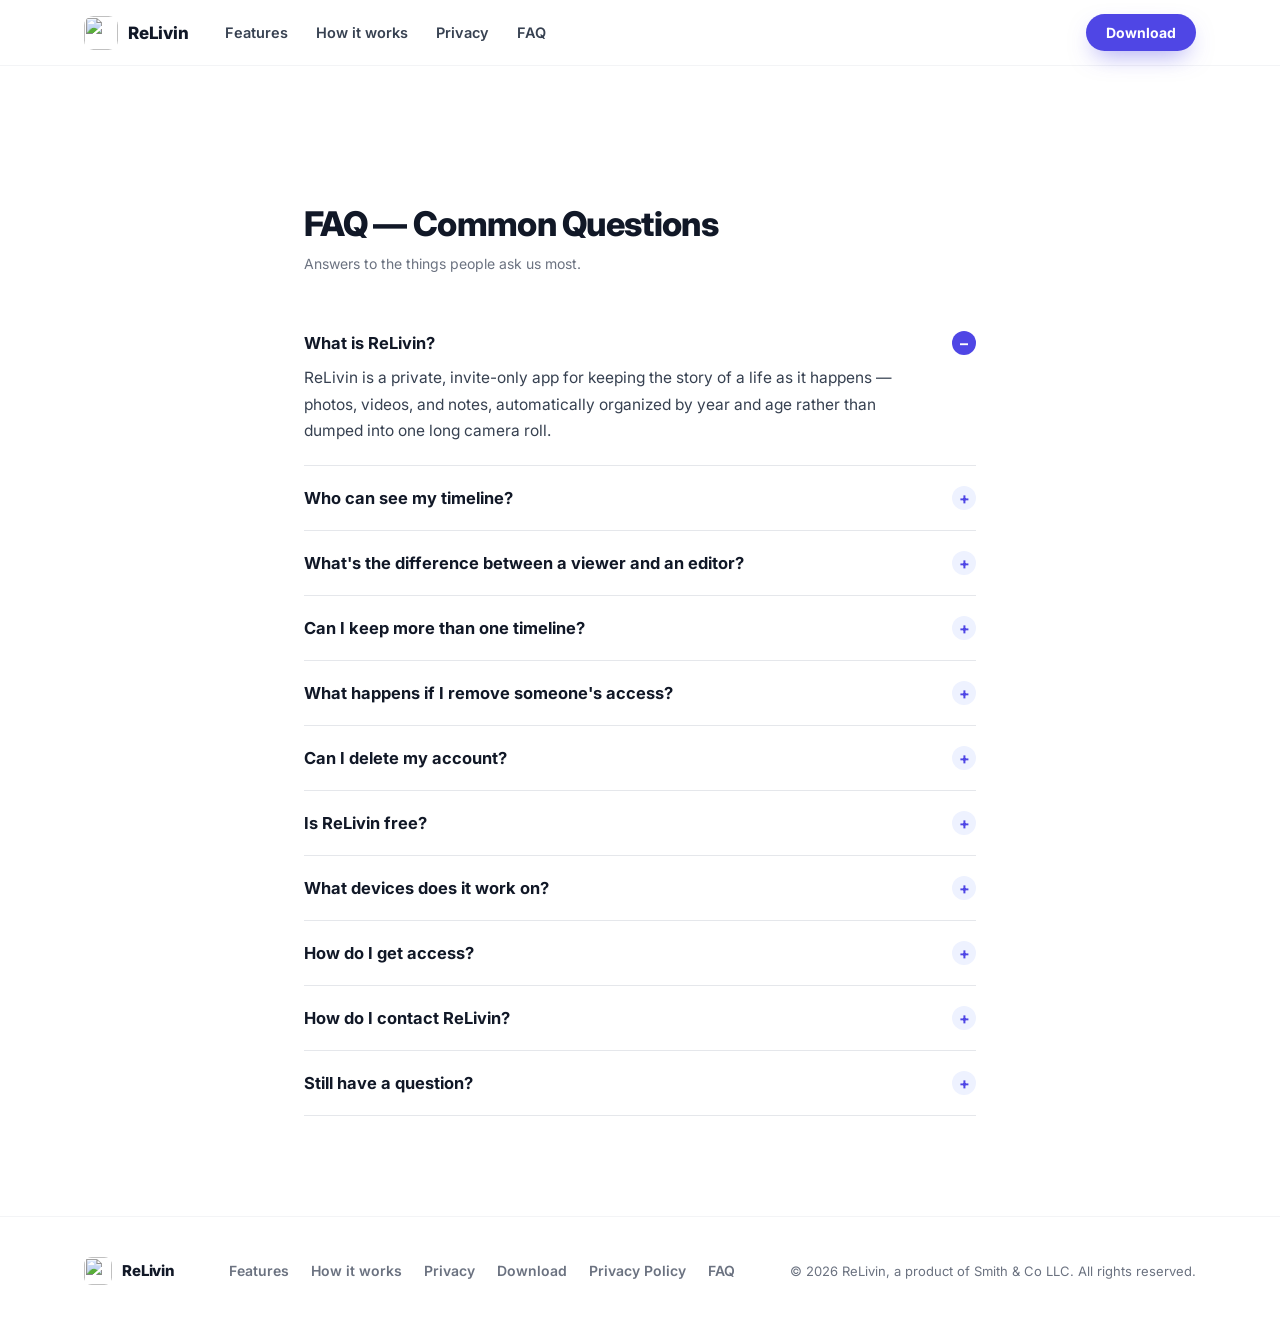
==== commit 5e540591: "Add Smith & Co LLC legal entity to footer + privacy for Apple org verification" ====
--- a/faq.html
+++ b/faq.html
@@ -138,7 +138,7 @@
 
         <details class="faq-item">
           <summary><span>Still have a question?</span><span class="faq-icon" aria-hidden="true"></span></summary>
-          <p>Email us at <a href="mailto:relivin.app@gmail.com">relivin.app@gmail.com</a> and we'll get back to you.</p>
+          <p>Email us at <a href="mailto:info@relivin.app">info@relivin.app</a> and we'll get back to you.</p>
         </details>
 
       </div>
@@ -160,7 +160,7 @@
       <a href="privacy">Privacy Policy</a>
       <a href="faq">FAQ</a>
     </nav>
-    <p class="footer__copy">© <span id="year"></span> ReLivin. All rights reserved.</p>
+    <p class="footer__copy">© <span id="year"></span> ReLivin, a product of Smith &amp; Co LLC. All rights reserved.</p>
   </div>
 </footer>
 
